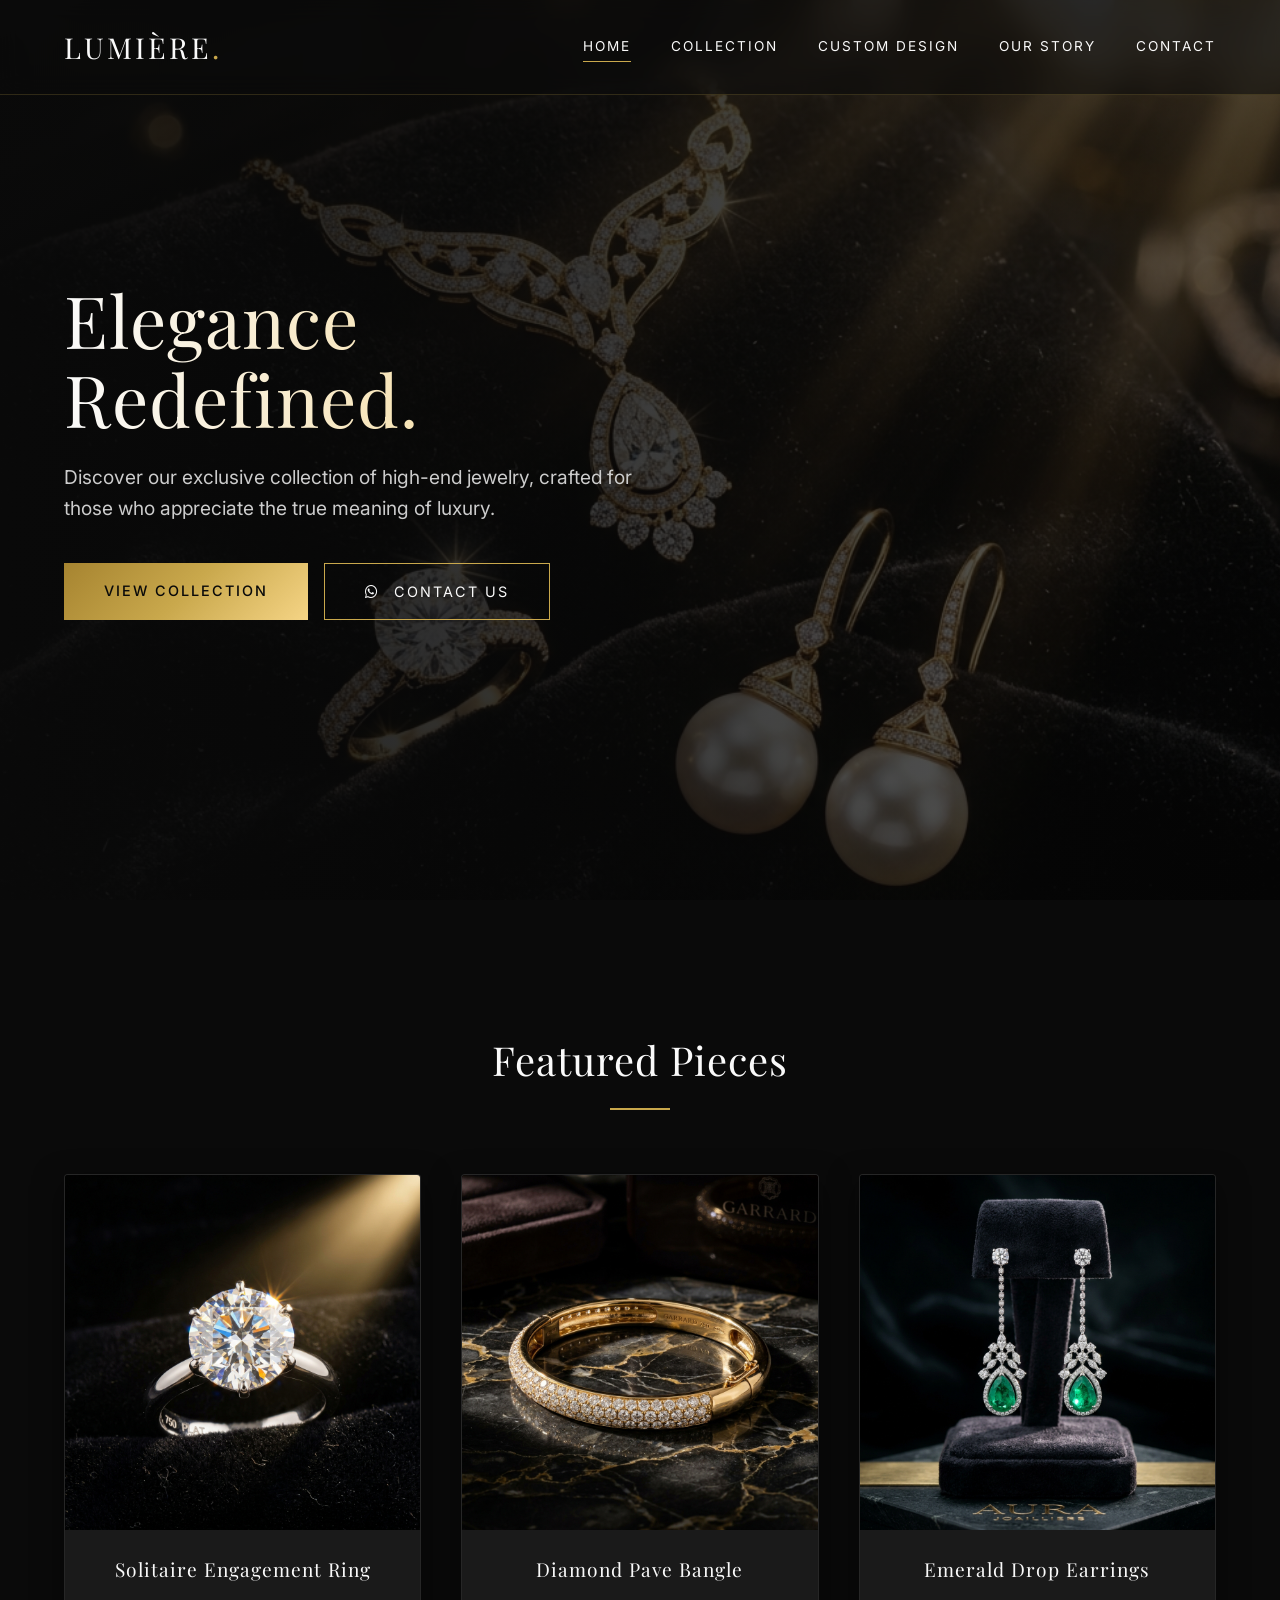
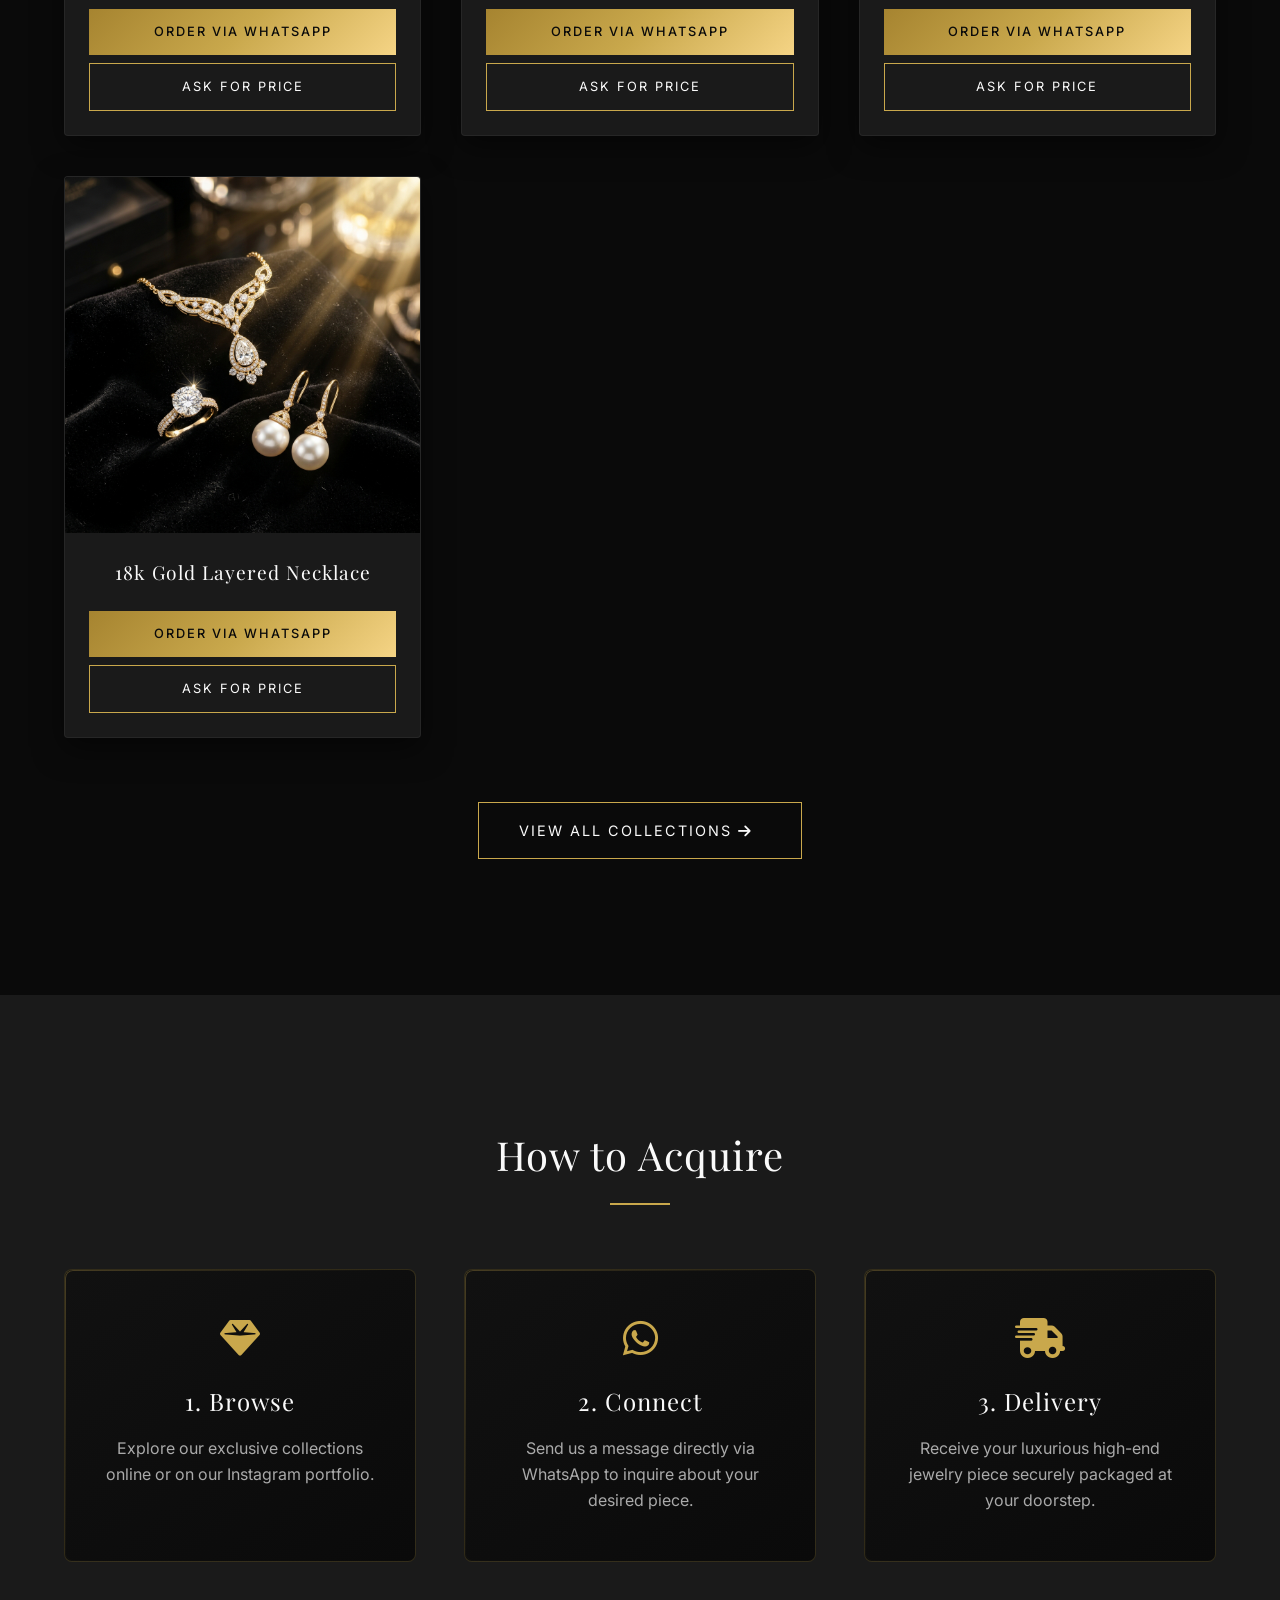
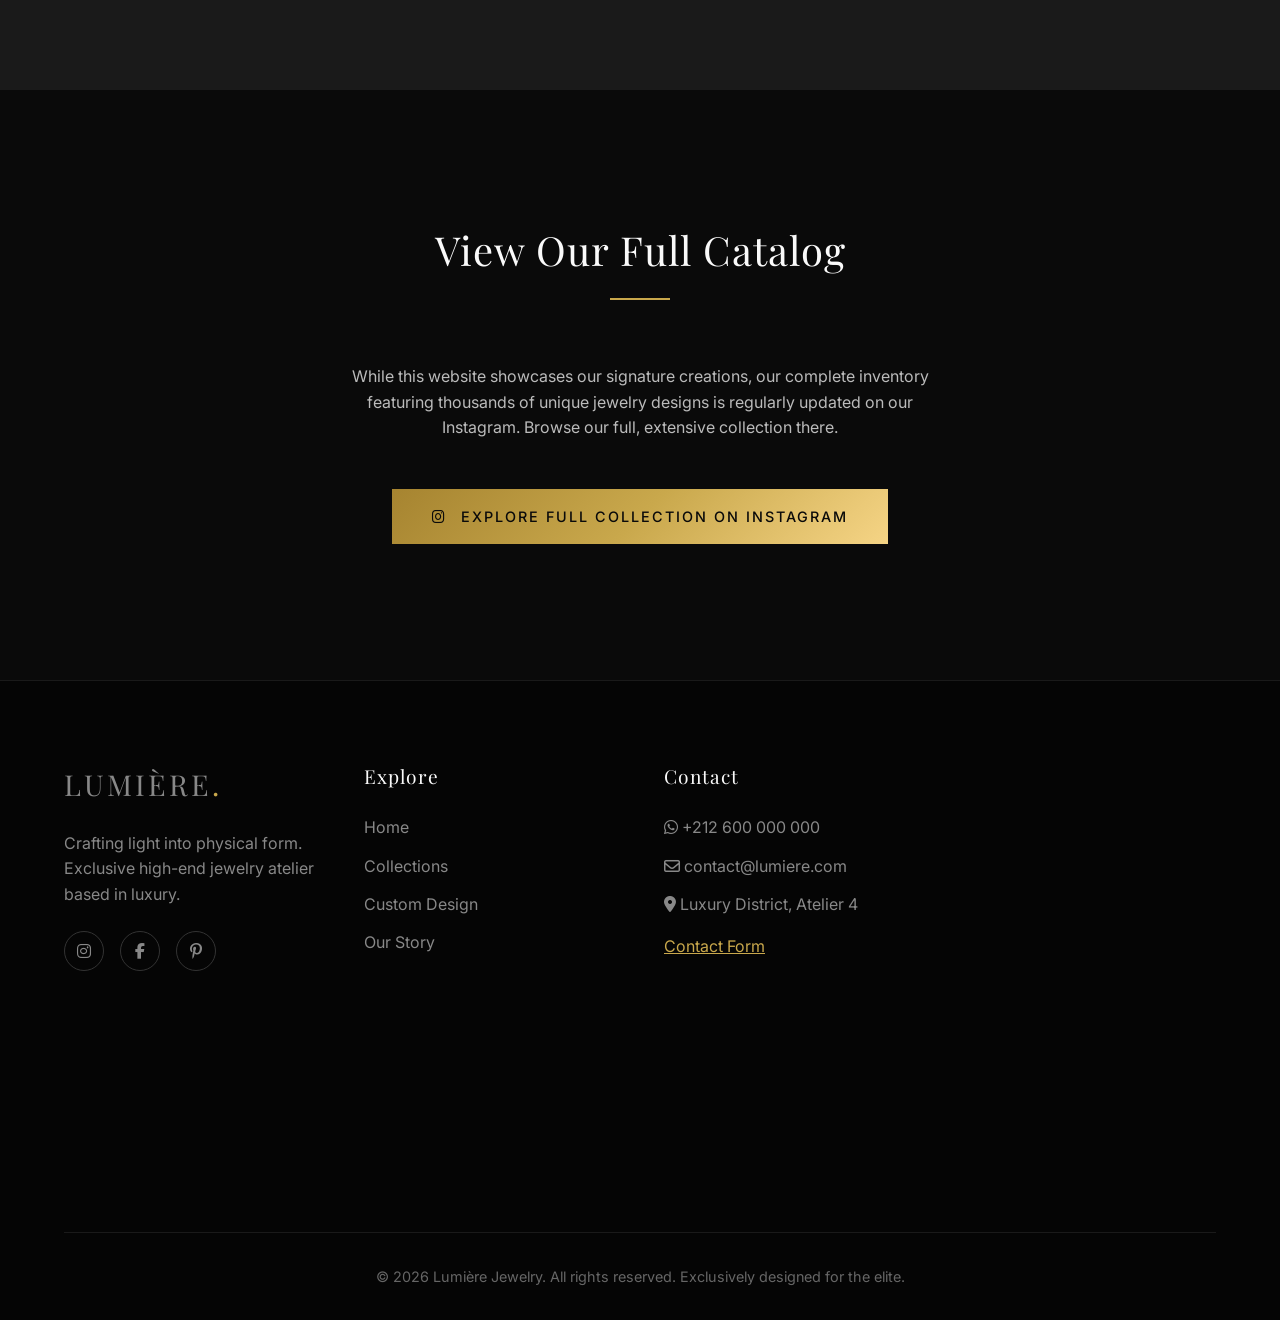
==== index.html @ 4985d0ce "Initial commit: Lumière Luxury Jewelry Website v1.0" ====
<!DOCTYPE html>
<html lang="en">
<head>
    <meta charset="UTF-8">
    <meta name="viewport" content="width=device-width, initial-scale=1.0">
    <title>Lumière Jewelry | Masterpieces of Light</title>
    
    <!-- Google Fonts -->
    <link rel="preconnect" href="https://fonts.googleapis.com">
    <link rel="preconnect" href="https://fonts.gstatic.com" crossorigin>
    <link href="https://fonts.googleapis.com/css2?family=Inter:wght@300;400;500;600&family=Playfair+Display:ital,wght@0,400;0,500;0,600;0,700;1,400&display=swap" rel="stylesheet">
    
    <!-- FontAwesome Icons -->
    <link rel="stylesheet" href="https://cdnjs.cloudflare.com/ajax/libs/font-awesome/6.4.0/css/all.min.css">
    
    <!-- Main CSS -->
    <link rel="stylesheet" href="css/style.css">
</head>
<body>

    <!-- Navigation -->
    <nav class="navbar">
        <a href="index.html" class="brand-logo">Lumière<span>.</span></a>
        
        <div class="nav-links">
            <a href="index.html" class="active">Home</a>
            <a href="collection.html">Collection</a>
            <a href="custom.html">Custom Design</a>
            <a href="about.html">Our Story</a>
            <a href="contact.html">Contact</a>
        </div>
        
        <button class="mobile-menu-btn">
            <i class="fas fa-bars"></i>
        </button>
    </nav>

    <!-- Hero Section -->
    <header class="hero">
        <div class="hero-bg"></div>
        <div class="hero-overlay"></div>
        
        <div class="hero-content">
            <h1>Elegance<br>Redefined.</h1>
            <p>Discover our exclusive collection of high-end jewelry, crafted for those who appreciate the true meaning of luxury.</p>
            
            <div class="hero-ctas">
                <a href="collection.html" class="btn btn-solid">View Collection</a>
                <a href="#" class="btn wa-btn" data-action="general"><i class="fab fa-whatsapp"></i> Contact Us</a>
            </div>
        </div>
    </header>

    <!-- Featured Collection -->
    <section class="section">
        <h2 class="section-title reveal">Featured Pieces</h2>
        
        <div class="product-grid">
            <!-- Product 1 -->
            <div class="product-card reveal">
                <div class="product-img-wrapper">
                    <img src="images/ring-01.png" alt="Solitaire Engagement Ring" onerror="this.src='images/hero.png'">
                </div>
                <div class="product-info">
                    <h3 class="product-title">Solitaire Engagement Ring</h3>
                    <div class="product-actions">
                        <a href="#" class="btn btn-solid wa-btn" data-action="order" data-item="Solitaire Engagement Ring">Order via WhatsApp</a>
                        <a href="#" class="btn wa-btn" data-action="price" data-item="Solitaire Engagement Ring">Ask for Price</a>
                    </div>
                </div>
            </div>
            
            <!-- Product 2 -->
            <div class="product-card reveal" style="transition-delay: 0.1s">
                <div class="product-img-wrapper">
                    <img src="images/bracelet-01.png" alt="Diamond Pave Bangle" onerror="this.src='images/hero.png'">
                </div>
                <div class="product-info">
                    <h3 class="product-title">Diamond Pave Bangle</h3>
                    <div class="product-actions">
                        <a href="#" class="btn btn-solid wa-btn" data-action="order" data-item="Diamond Pave Bangle">Order via WhatsApp</a>
                        <a href="#" class="btn wa-btn" data-action="price" data-item="Diamond Pave Bangle">Ask for Price</a>
                    </div>
                </div>
            </div>
            
            <!-- Product 3 -->
            <div class="product-card reveal" style="transition-delay: 0.2s">
                <div class="product-img-wrapper">
                    <img src="images/earrings-01.png" alt="Emerald Drop Earrings" onerror="this.src='images/hero.png'">
                </div>
                <div class="product-info">
                    <h3 class="product-title">Emerald Drop Earrings</h3>
                    <div class="product-actions">
                        <a href="#" class="btn btn-solid wa-btn" data-action="order" data-item="Emerald Drop Earrings">Order via WhatsApp</a>
                        <a href="#" class="btn wa-btn" data-action="price" data-item="Emerald Drop Earrings">Ask for Price</a>
                    </div>
                </div>
            </div>
            
            <!-- Product 4 -->
            <div class="product-card reveal" style="transition-delay: 0.3s">
                <div class="product-img-wrapper">
                    <!-- Fallback to hero image as placeholder -->
                    <img src="images/hero.png" alt="Gold Chain Necklace" onerror="this.src='images/ring-01.png'">
                </div>
                <div class="product-info">
                    <h3 class="product-title">18k Gold Layered Necklace</h3>
                    <div class="product-actions">
                        <a href="#" class="btn btn-solid wa-btn" data-action="order" data-item="18k Gold Layered Necklace">Order via WhatsApp</a>
                        <a href="#" class="btn wa-btn" data-action="price" data-item="18k Gold Layered Necklace">Ask for Price</a>
                    </div>
                </div>
            </div>
        </div>
        
        <div style="text-align: center; margin-top: 4rem;">
            <a href="collection.html" class="btn">View All Collections <i class="fas fa-arrow-right"></i></a>
        </div>
    </section>

    <!-- How It Works Section -->
    <section class="section" style="background-color: var(--black-light);">
        <h2 class="section-title reveal">How to Acquire</h2>
        
        <div class="steps-grid">
            <div class="step-card reveal">
                <i class="fas fa-gem step-icon"></i>
                <h3 class="step-title">1. Browse</h3>
                <p class="step-desc">Explore our exclusive collections online or on our Instagram portfolio.</p>
            </div>
            
            <div class="step-card reveal" style="transition-delay: 0.1s">
                <i class="fab fa-whatsapp step-icon"></i>
                <h3 class="step-title">2. Connect</h3>
                <p class="step-desc">Send us a message directly via WhatsApp to inquire about your desired piece.</p>
            </div>
            
            <div class="step-card reveal" style="transition-delay: 0.2s">
                <i class="fas fa-shipping-fast step-icon"></i>
                <h3 class="step-title">3. Delivery</h3>
                <p class="step-desc">Receive your luxurious high-end jewelry piece securely packaged at your doorstep.</p>
            </div>
        </div>
    </section>

    <!-- Instagram Teaser -->
    <section class="section" style="text-align: center;">
        <h2 class="section-title reveal">View Our Full Catalog</h2>
        <p class="reveal" style="color: #bbb; max-width: 600px; margin: 0 auto 3rem;">While this website showcases our signature creations, our complete inventory featuring thousands of unique jewelry designs is regularly updated on our Instagram. Browse our full, extensive collection there.</p>
        <a href="https://instagram.com" target="_blank" class="btn btn-solid reveal"><i class="fab fa-instagram"></i> Explore Full Collection on Instagram</a>
    </section>

    <!-- Footer -->
    <footer>
        <div class="footer-grid">
            <div class="footer-col">
                <a href="index.html" class="brand-logo" style="margin-bottom: 1.5rem; display: block;">Lumière<span>.</span></a>
                <p>Crafting light into physical form. Exclusive high-end jewelry atelier based in luxury.</p>
                <div class="social-links" style="margin-top: 1.5rem;">
                    <a href="https://instagram.com"><i class="fab fa-instagram"></i></a>
                    <a href="https://facebook.com"><i class="fab fa-facebook-f"></i></a>
                    <a href="https://pinterest.com"><i class="fab fa-pinterest-p"></i></a>
                </div>
            </div>
            
            <div class="footer-col">
                <h3>Explore</h3>
                <a href="index.html">Home</a>
                <a href="collection.html">Collections</a>
                <a href="custom.html">Custom Design</a>
                <a href="about.html">Our Story</a>
            </div>
            
            <div class="footer-col">
                <h3>Contact</h3>
                <a href="#" class="wa-btn" data-action="general"><i class="fab fa-whatsapp"></i> +212 600 000 000</a>
                <a href="mailto:contact@lumierejewelry.com"><i class="far fa-envelope"></i> contact@lumiere.com</a>
                <p><i class="fas fa-map-marker-alt"></i> Luxury District, Atelier 4</p>
                <a href="contact.html" style="margin-top: 1rem; color: var(--gold); text-decoration: underline;">Contact Form</a>
            </div>
            
            <div class="footer-col map-container">
                <iframe src="https://www.google.com/maps/embed?pb=!1m18!1m12!1m3!1d3323.846458428178!2d-7.632661884797089!3d33.58334468073602!2m3!1f0!2f0!3f0!3m2!1i1024!2i768!4f13.1!3m3!1m2!1s0xda7d2bcf398b1b1%3A0xe54df9c39cc5a51c!2sTwin%20Center%2C%20Casablanca!5e0!3m2!1sen!2sma!4v1628104523674!5m2!1sen!2sma" allowfullscreen="" loading="lazy"></iframe>
            </div>
        </div>
        
        <div class="footer-bottom">
            <p>&copy; 2026 Lumière Jewelry. All rights reserved. Exclusively designed for the elite.</p>
        </div>
    </footer>

    <!-- Scripts -->
    <script src="js/main.js"></script>
</body>
</html>
---- css/style.css ----
:root {
  --black: #0a0a0a;
  --black-light: #1a1a1a;
  --gold: #c9a84c;
  --gold-light: #f5d485;
  --gold-dark: #a68430;
  --white: #fafafa;
  --glass: rgba(10, 10, 10, 0.6);
  --glass-border: rgba(201, 168, 76, 0.2);
  --glass-border-hover: rgba(201, 168, 76, 0.5);
  --shadow-3d: 0 20px 40px rgba(0, 0, 0, 0.8), inset 0 1px 0 rgba(255, 255, 255, 0.1);
  --font-serif: 'Playfair Display', serif;
  --font-sans: 'Inter', sans-serif;
}

* {
  margin: 0;
  padding: 0;
  box-sizing: border-box;
}

html {
  scroll-behavior: smooth;
}

body {
  font-family: var(--font-sans);
  background-color: var(--black);
  color: var(--white);
  line-height: 1.6;
  overflow-x: hidden;
}

h1, h2, h3, h4, .serif {
  font-family: var(--font-serif);
  font-weight: 300;
  letter-spacing: 1px;
}

a {
  text-decoration: none;
  color: inherit;
  transition: all 0.3s ease;
}

ul {
  list-style: none;
}

/* Glassmorphic Navbar */
.navbar {
  position: fixed;
  top: 0;
  width: 100%;
  padding: 1.5rem 5%;
  display: flex;
  justify-content: space-between;
  align-items: center;
  z-index: 1000;
  background: var(--glass);
  backdrop-filter: blur(12px);
  -webkit-backdrop-filter: blur(12px);
  border-bottom: 1px solid var(--glass-border);
  transition: all 0.3s ease;
}

.brand-logo {
  font-family: var(--font-serif);
  font-size: 1.8rem;
  color: var(--white);
  text-transform: uppercase;
  letter-spacing: 3px;
}

.brand-logo span {
  color: var(--gold);
}

.nav-links {
  display: flex;
  gap: 2.5rem;
}

.nav-links a {
  font-size: 0.85rem;
  text-transform: uppercase;
  letter-spacing: 2px;
  position: relative;
}

.nav-links a::after {
  content: '';
  position: absolute;
  width: 0;
  height: 1px;
  bottom: -4px;
  left: 0;
  background-color: var(--gold);
  transition: width 0.3s ease;
}

.nav-links a:hover::after, .nav-links a.active::after {
  width: 100%;
}

.mobile-menu-btn {
  display: none;
  background: none;
  border: none;
  color: var(--white);
  font-size: 1.5rem;
  cursor: pointer;
}

/* Buttons */
.btn {
  display: inline-block;
  padding: 1rem 2.5rem;
  font-size: 0.9rem;
  text-transform: uppercase;
  letter-spacing: 2px;
  border: 1px solid var(--gold);
  background: transparent;
  color: var(--white);
  cursor: pointer;
  position: relative;
  overflow: hidden;
  transition: all 0.4s cubic-bezier(0.165, 0.84, 0.44, 1);
  z-index: 1;
}

.btn::before {
  content: '';
  position: absolute;
  top: 0;
  left: 0;
  width: 0%;
  height: 100%;
  background: linear-gradient(90deg, var(--gold), var(--gold-light));
  transition: all 0.4s cubic-bezier(0.165, 0.84, 0.44, 1);
  z-index: -1;
}

.btn:hover::before {
  width: 100%;
}

.btn:hover {
  color: var(--black);
  border-color: var(--gold-light);
  box-shadow: 0 0 20px rgba(201, 168, 76, 0.4);
}

.btn-solid {
  background: linear-gradient(135deg, var(--gold-dark), var(--gold), var(--gold-light));
  color: var(--black);
  border: none;
  font-weight: 500;
}

.btn-solid:hover {
  transform: translateY(-2px);
  box-shadow: 0 10px 20px rgba(201, 168, 76, 0.3);
  color: var(--black);
}

.btn-solid::before {
  display: none;
}

.btn i {
  margin-right: 8px;
}

/* Hero Section */
.hero {
  min-height: 100vh;
  display: flex;
  align-items: center;
  position: relative;
  padding: 0 5%;
  overflow: hidden;
}

.hero-bg {
  position: absolute;
  top: 0;
  left: 0;
  width: 100%;
  height: 100%;
  z-index: -2;
  background-image: url('../images/hero.png');
  background-size: cover;
  background-position: center;
  filter: brightness(0.6);
  transform: scale(1.05); /* Avoid edges when animating */
  animation: slowZoom 20s infinite alternate;
}

@keyframes slowZoom {
  from { transform: scale(1); }
  to { transform: scale(1.1); }
}

.hero-overlay {
  position: absolute;
  top: 0;
  left: 0;
  width: 100%;
  height: 100%;
  background: linear-gradient(to right, rgba(10,10,10,0.9) 0%, rgba(10,10,10,0.4) 100%);
  z-index: -1;
}

.hero-content {
  max-width: 600px;
  z-index: 1;
}

.hero h1 {
  font-size: 4.5rem;
  line-height: 1.1;
  margin-bottom: 1.5rem;
  background: linear-gradient(to right, var(--white), var(--gold-light));
  -webkit-background-clip: text;
  -webkit-text-fill-color: transparent;
  opacity: 0;
  transform: translateY(30px);
  animation: fadeUp 1s forwards 0.5s;
}

.hero p {
  font-size: 1.2rem;
  margin-bottom: 2.5rem;
  color: #ccc;
  opacity: 0;
  transform: translateY(30px);
  animation: fadeUp 1s forwards 0.8s;
}

.hero-ctas {
  display: flex;
  gap: 1rem;
  opacity: 0;
  transform: translateY(30px);
  animation: fadeUp 1s forwards 1.1s;
}

/* Sections */
.section {
  padding: 8rem 5%;
}

.section-title {
  text-align: center;
  font-size: 2.5rem;
  margin-bottom: 4rem;
  color: var(--white);
  position: relative;
}

.section-title::after {
  content: '';
  display: block;
  width: 60px;
  height: 2px;
  background: var(--gold);
  margin: 1rem auto 0;
}

/* Product Grid (Collection & Home) */
.product-grid {
  display: grid;
  grid-template-columns: repeat(auto-fill, minmax(300px, 1fr));
  gap: 2.5rem;
}

.product-card {
  background: var(--black-light);
  border-radius: 4px;
  overflow: hidden;
  border: 1px solid rgba(255,255,255,0.05);
  box-shadow: 0 10px 30px rgba(0,0,0,0.5);
  transition: all 0.5s cubic-bezier(0.25, 0.8, 0.25, 1);
  position: relative;
  group: hover;
}

.product-card:hover {
  transform: translateY(-10px);
  box-shadow: var(--shadow-3d);
  border-color: var(--glass-border-hover);
}

.product-img-wrapper {
  position: relative;
  width: 100%;
  padding-top: 100%; /* 1:1 Aspect Ratio */
  overflow: hidden;
  background: radial-gradient(circle at center, #222 0%, #0a0a0a 100%);
}

.product-img-wrapper img {
  position: absolute;
  top: 0;
  left: 0;
  width: 100%;
  height: 100%;
  object-fit: cover;
  transition: transform 0.7s ease;
}

.product-card:hover .product-img-wrapper img {
  transform: scale(1.08);
}

.product-info {
  padding: 1.5rem;
  text-align: center;
}

.product-title {
  font-size: 1.2rem;
  margin-bottom: 0.5rem;
  color: var(--white);
}

.product-actions {
  display: flex;
  flex-direction: column;
  gap: 0.5rem;
  margin-top: 1.5rem;
}

.product-actions .btn {
  width: 100%;
  padding: 0.8rem 1rem;
  font-size: 0.8rem;
}

/* How It Works */
.steps-grid {
  display: grid;
  grid-template-columns: repeat(3, 1fr);
  gap: 3rem;
  text-align: center;
}

.step-card {
  padding: 3rem 2rem;
  background: linear-gradient(145deg, #111, #0a0a0a);
  border-radius: 8px;
  border: 1px solid var(--glass-border);
  position: relative;
  z-index: 1;
}

.step-card::before {
  content: '';
  position: absolute;
  inset: 0;
  border-radius: 8px;
  padding: 1px;
  background: linear-gradient(135deg, var(--gold), transparent, transparent);
  -webkit-mask: linear-gradient(#fff 0 0) content-box, linear-gradient(#fff 0 0);
  -webkit-mask-composite: xor;
  mask-composite: exclude;
  z-index: -1;
  opacity: 0.3;
  transition: opacity 0.5s ease;
}

.step-card:hover::before {
  opacity: 1;
}

.step-icon {
  font-size: 2.5rem;
  color: var(--gold);
  margin-bottom: 1.5rem;
}

.step-title {
  font-size: 1.5rem;
  margin-bottom: 1rem;
}

.step-desc {
  color: #aaa;
}

/* About Section */
.about-grid {
  display: grid;
  grid-template-columns: 1fr 1fr;
  gap: 5rem;
  align-items: center;
}

.about-text {
  font-size: 1.1rem;
  color: #bbb;
}

.about-text p {
  margin-bottom: 1.5rem;
}

.about-img {
  position: relative;
}

.about-img::after {
  content: '';
  position: absolute;
  top: 20px;
  left: -20px;
  width: 100%;
  height: 100%;
  border: 2px solid var(--gold);
  z-index: -1;
}

.about-img img {
  width: 100%;
  border-radius: 4px;
}

/* Contact / Form Section */
.contact-container {
  display: grid;
  grid-template-columns: 1fr 1fr;
  gap: 4rem;
  background: var(--black-light);
  padding: 4rem;
  border-radius: 8px;
  border: 1px solid rgba(255,255,255,0.05);
}

.form-group {
  margin-bottom: 1.5rem;
}

.form-control {
  width: 100%;
  padding: 1rem;
  background: var(--black);
  border: 1px solid #333;
  color: var(--white);
  font-family: var(--font-sans);
  transition: border-color 0.3s ease;
}

.form-control:focus {
  outline: none;
  border-color: var(--gold);
}

textarea.form-control {
  min-height: 150px;
  resize: vertical;
}

.contact-info-block {
  margin-bottom: 2rem;
}

.contact-info-block h4 {
  color: var(--gold);
  margin-bottom: 0.5rem;
  font-size: 1.2rem;
}

.contact-info-block p {
  color: #aaa;
}

/* Custom Design specific */
.custom-hero {
  min-height: 60vh;
  display: flex;
  align-items: center;
  justify-content: center;
  text-align: center;
  background: linear-gradient(rgba(10,10,10,0.8), rgba(10,10,10,0.9)), url('../images/ring-01.png') center/cover;
}

/* Map */
.map-container iframe {
  width: 100%;
  height: 400px;
  border: none;
  filter: grayscale(100%) invert(90%) contrast(1.2);
}

/* Footer */
footer {
  background: #050505;
  padding: 5rem 5% 2rem;
  border-top: 1px solid #1a1a1a;
}

.footer-grid {
  display: grid;
  grid-template-columns: repeat(4, 1fr);
  gap: 3rem;
  margin-bottom: 4rem;
}

.footer-col h3 {
  color: var(--white);
  margin-bottom: 1.5rem;
  font-size: 1.2rem;
}

.footer-col p, .footer-col a {
  color: #888;
  display: block;
  margin-bottom: 0.8rem;
}

.footer-col a:hover {
  color: var(--gold);
}

.social-links {
  display: flex;
  gap: 1rem;
}

.social-links a {
  display: inline-flex;
  width: 40px;
  height: 40px;
  border: 1px solid #333;
  border-radius: 50%;
  align-items: center;
  justify-content: center;
  color: #888;
}

.social-links a:hover {
  background: var(--gold);
  color: var(--black);
  border-color: var(--gold);
}

.footer-bottom {
  text-align: center;
  padding-top: 2rem;
  border-top: 1px solid #1a1a1a;
  color: #666;
  font-size: 0.9rem;
}

/* Animations */
@keyframes fadeUp {
  from { opacity: 0; transform: translateY(30px); }
  to { opacity: 1; transform: translateY(0); }
}

.reveal {
  opacity: 0;
  transform: translateY(40px);
  transition: all 0.8s cubic-bezier(0.5, 0, 0, 1);
}

.reveal.active {
  opacity: 1;
  transform: translateY(0);
}

/* Responsive */
@media (max-width: 992px) {
  .hero h1 { font-size: 3.5rem; }
  .about-grid, .contact-container { grid-template-columns: 1fr; }
  .footer-grid { grid-template-columns: 1fr 1fr; }
  .steps-grid { grid-template-columns: 1fr; }
}

@media (max-width: 768px) {
  .nav-links {
    position: fixed;
    top: 0;
    right: -100%;
    width: 250px;
    height: 100vh;
    background: var(--black);
    flex-direction: column;
    padding: 6rem 2rem;
    transition: 0.4s ease;
    border-left: 1px solid #222;
  }
  .nav-links.active { right: 0; }
  .mobile-menu-btn { display: block; z-index: 1001; }
  .hero h1 { font-size: 2.5rem; }
  .hero-ctas { flex-direction: column; }
  .contact-container { padding: 2rem; }
  .footer-grid { grid-template-columns: 1fr; }
}
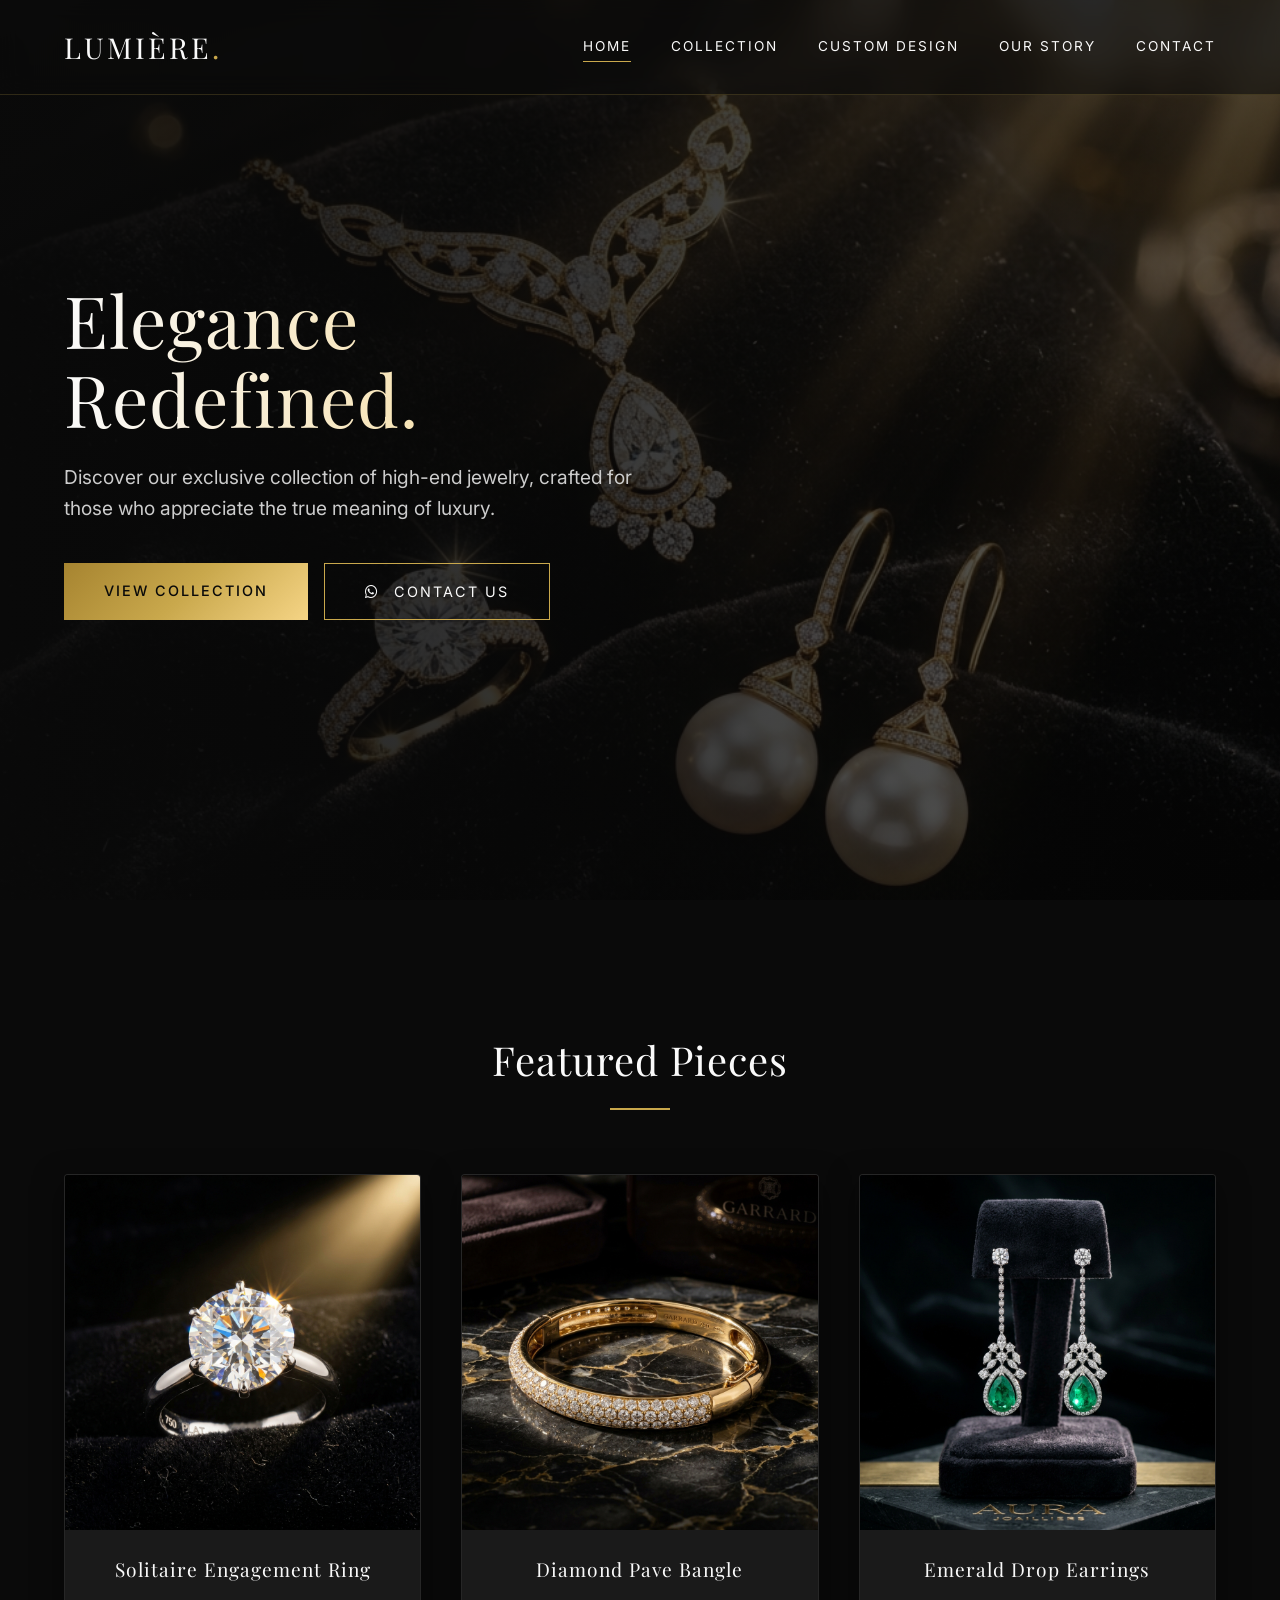
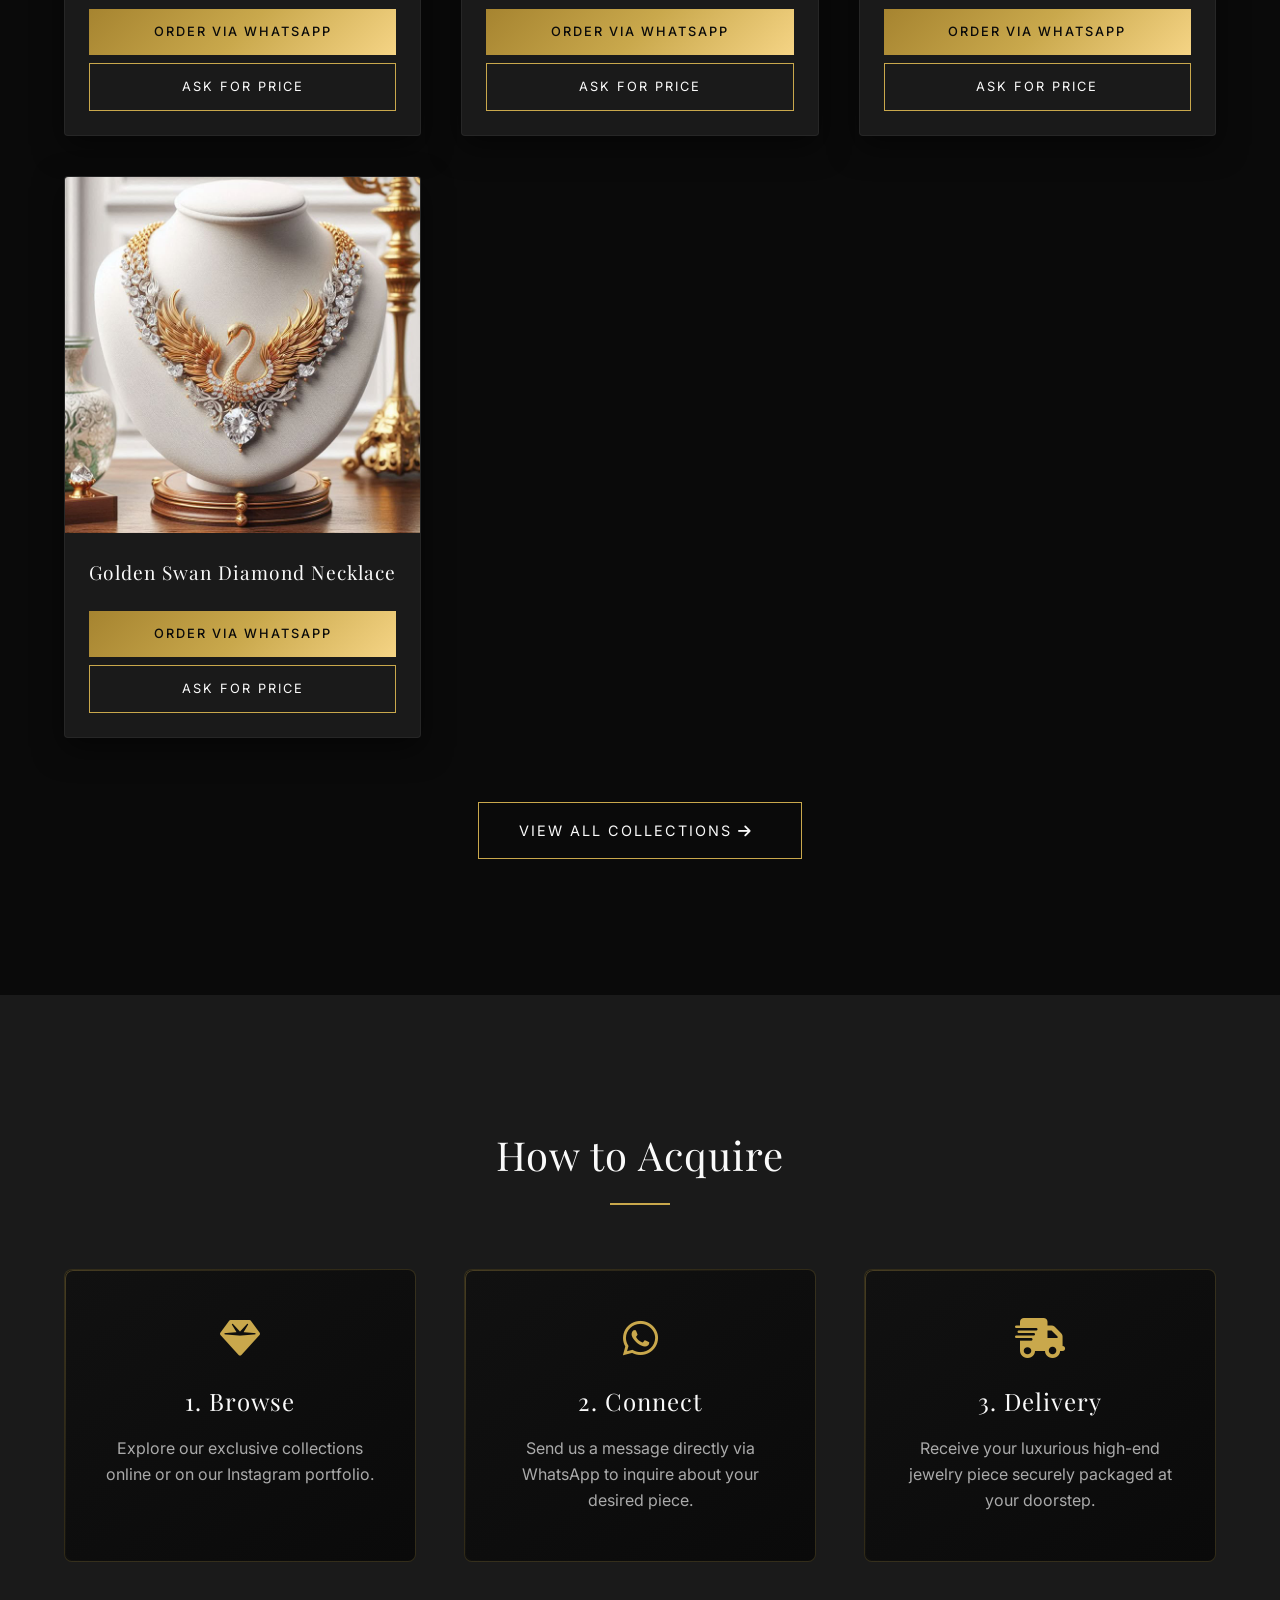
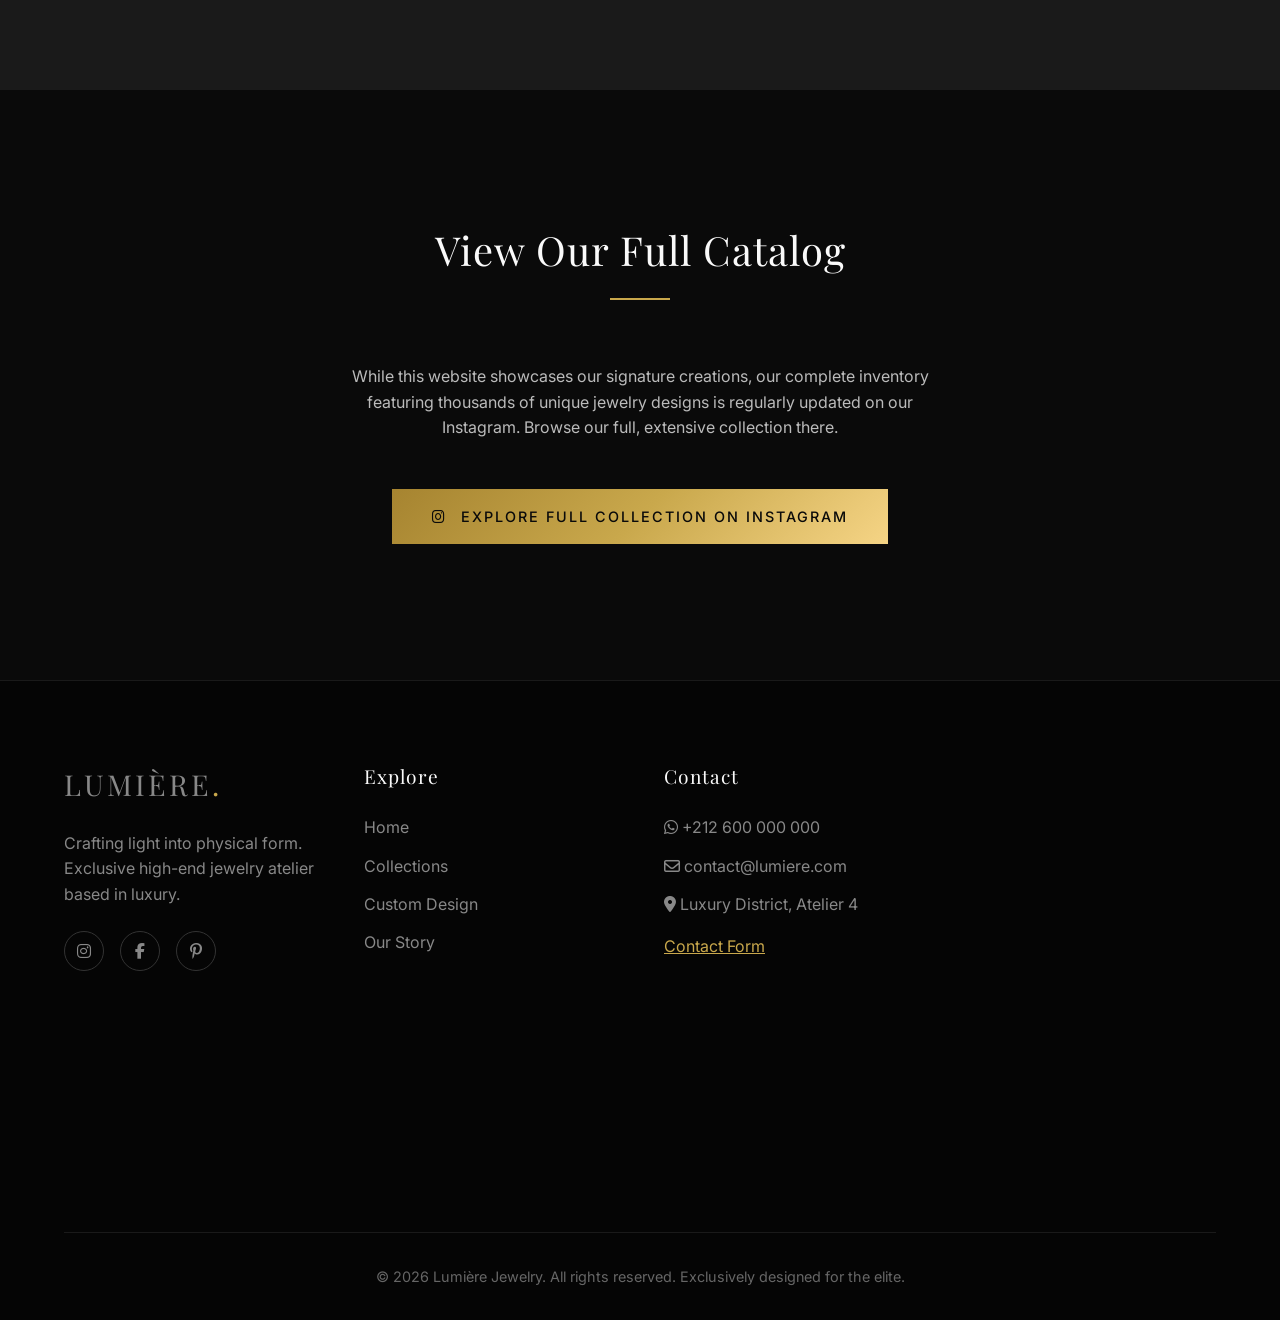
==== commit de1dd90a: "Replace fallback duplicate images with high-resolution client photos" ====
--- a/index.html
+++ b/index.html
@@ -101,14 +101,13 @@
             <!-- Product 4 -->
             <div class="product-card reveal" style="transition-delay: 0.3s">
                 <div class="product-img-wrapper">
-                    <!-- Fallback to hero image as placeholder -->
-                    <img src="images/hero.png" alt="Gold Chain Necklace" onerror="this.src='images/ring-01.png'">
+                    <img src="images/1.jpg" alt="Golden Swan Diamond Necklace">
                 </div>
                 <div class="product-info">
-                    <h3 class="product-title">18k Gold Layered Necklace</h3>
+                    <h3 class="product-title">Golden Swan Diamond Necklace</h3>
                     <div class="product-actions">
-                        <a href="#" class="btn btn-solid wa-btn" data-action="order" data-item="18k Gold Layered Necklace">Order via WhatsApp</a>
-                        <a href="#" class="btn wa-btn" data-action="price" data-item="18k Gold Layered Necklace">Ask for Price</a>
+                        <a href="#" class="btn btn-solid wa-btn" data-action="order" data-item="Golden Swan Diamond Necklace">Order via WhatsApp</a>
+                        <a href="#" class="btn wa-btn" data-action="price" data-item="Golden Swan Diamond Necklace">Ask for Price</a>
                     </div>
                 </div>
             </div>
